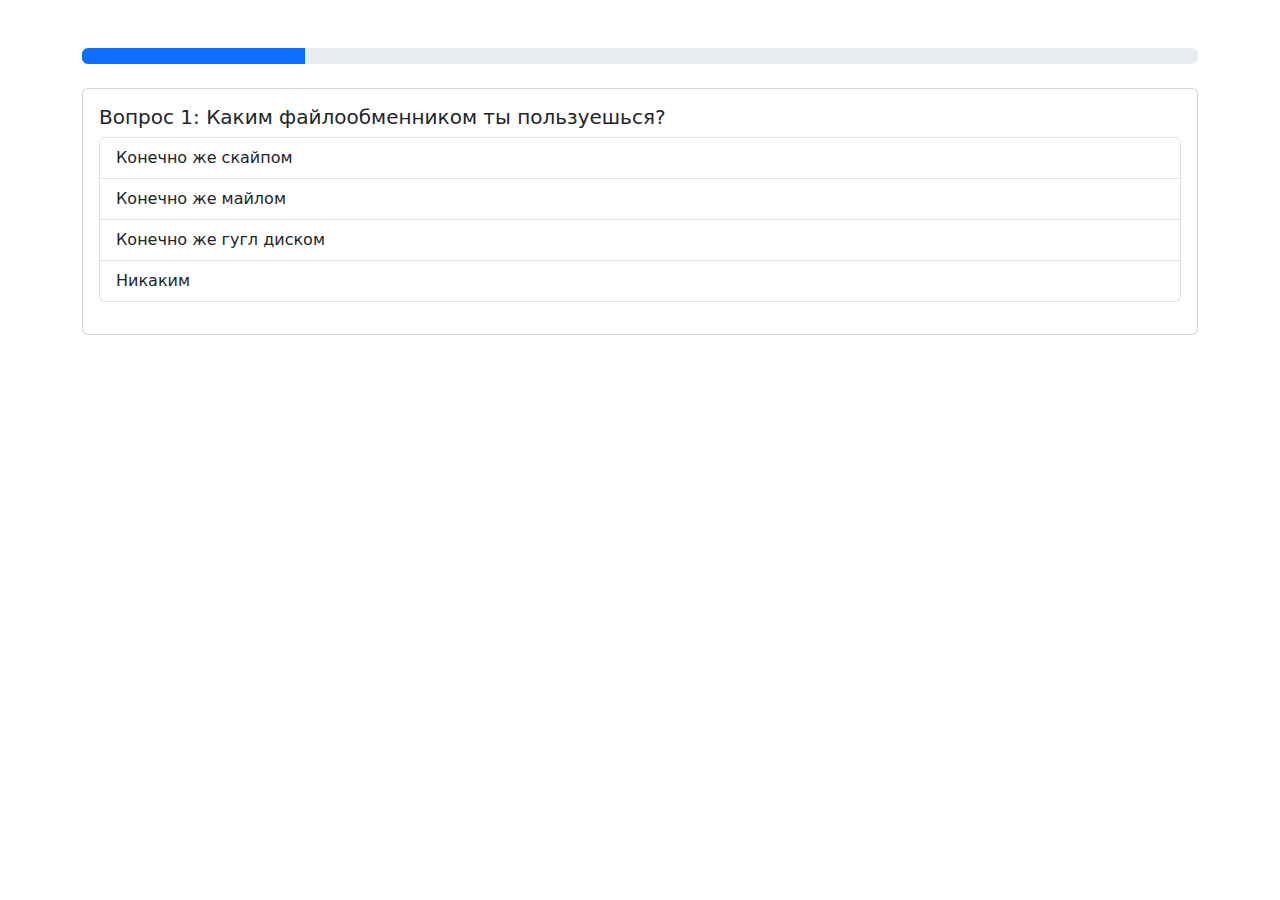
==== html/index.html @ 7c9c6f92 "first_day" ====
<!DOCTYPE html>
<html lang="ru">
<head>
    <meta charset="UTF-8">
    <meta name="viewport" content="width=device-width, initial-scale=1.0">
    <title>Интернет-тестирование</title>
    <link href="https://cdn.jsdelivr.net/npm/bootstrap@5.3.0/dist/css/bootstrap.min.css" rel="stylesheet">
</head>
<body>
    <div class="container mt-5">
        <div class="progress mb-4">
            <div id="progressBar" class="progress-bar" role="progressbar" style="width: 0%;" aria-valuenow="0" aria-valuemin="0" aria-valuemax="100"></div>
        </div>
        <div id="questionContainer" class="card">
            <div class="card-body">
                <h5 id="questionText" class="card-title"></h5>
                <div id="options" class="list-group"></div>
                <div id="feedback" class="mt-3"></div>
                <button id="nextButton" class="btn btn-primary mt-3" style="display: none;">Следующий вопрос</button>
            </div>
        </div>
    </div>

    <script src="/scripts/test.js"></script>
</body>
</html>
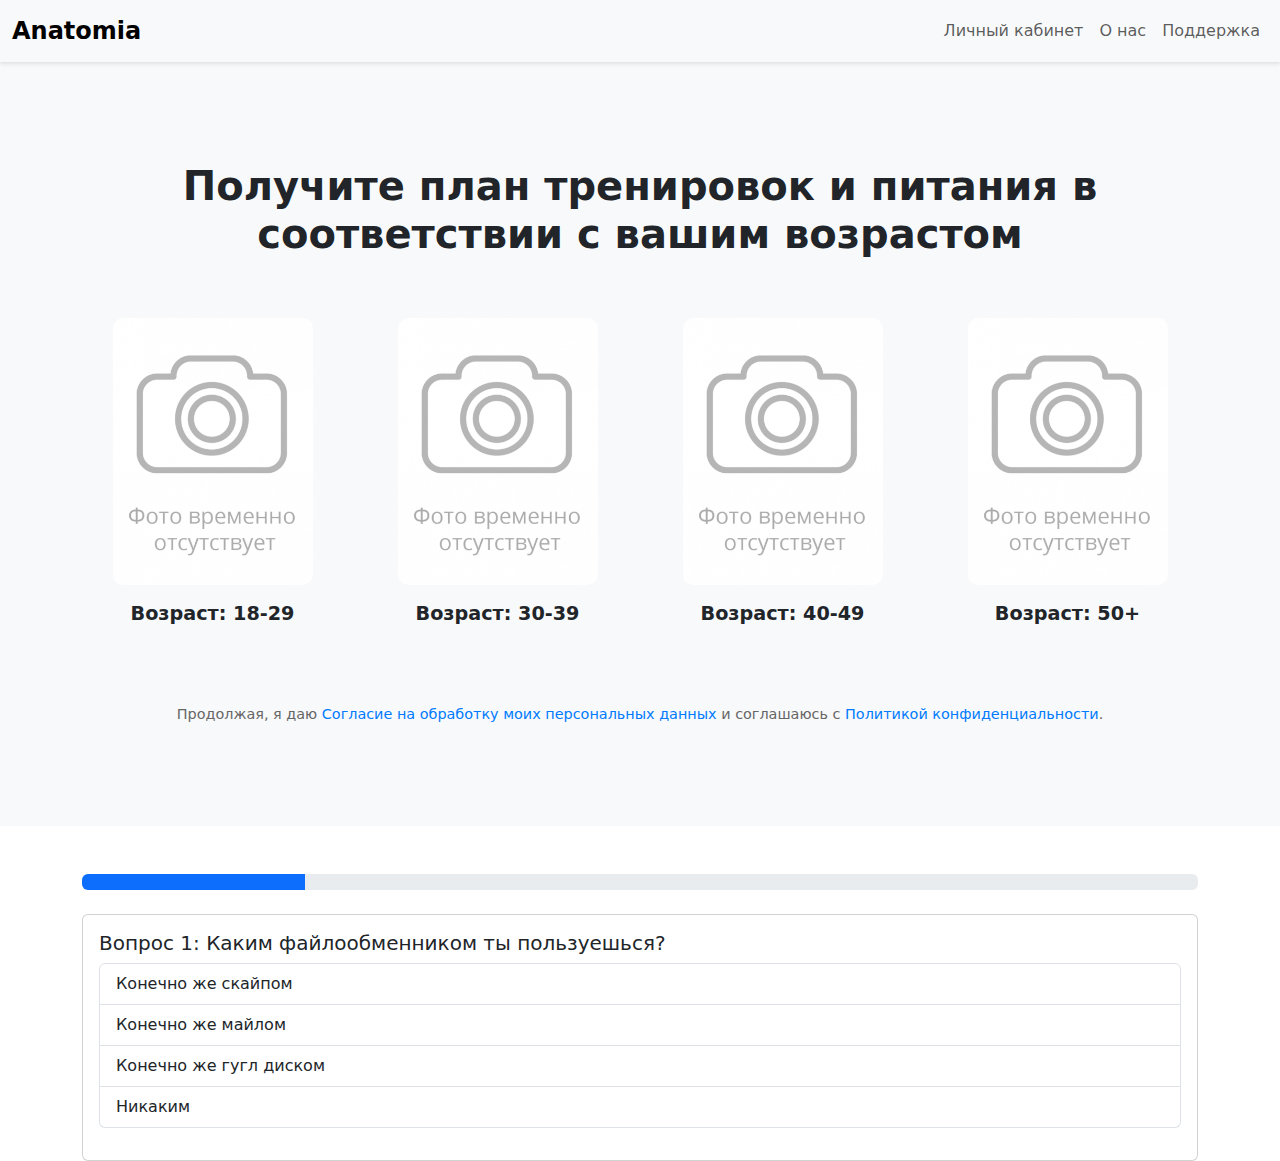
==== commit e6045aa2: "Первичная верстка" ====
--- a/html/index.html
+++ b/html/index.html
@@ -3,10 +3,77 @@
 <head>
     <meta charset="UTF-8">
     <meta name="viewport" content="width=device-width, initial-scale=1.0">
-    <title>Интернет-тестирование</title>
+    <title>Anatomia</title>
+
+    <!--Подключаем библиотеку Bootstrap-->
     <link href="https://cdn.jsdelivr.net/npm/bootstrap@5.3.0/dist/css/bootstrap.min.css" rel="stylesheet">
+    <!--Подключаем основные стили-->
+    <link href="/css/main.css" rel="stylesheet">
 </head>
 <body>
+    <!-- Шапка сайта -->
+    <header>
+        <nav class="navbar navbar-expand-lg navbar-light bg-light">
+            <div class="container-fluid">
+                <!-- Логотип или текст "Anatomia" -->
+                <a class="navbar-brand" href="#">Anatomia</a>
+
+                <!-- Бургер-меню -->
+                <button class="navbar-toggler" type="button" data-bs-toggle="collapse" data-bs-target="#navbarNav" aria-controls="navbarNav" aria-expanded="false" aria-label="Toggle navigation">
+                    <span class="navbar-toggler-icon"></span>
+                </button>
+
+                <!-- Вкладки меню -->
+                <div class="collapse navbar-collapse justify-content-end" id="navbarNav">
+                    <ul class="navbar-nav">
+                        <li class="nav-item">
+                            <a class="nav-link" href="#">Личный кабинет</a>
+                        </li>
+                        <li class="nav-item">
+                            <a class="nav-link" href="#">О нас</a>
+                        </li>
+                        <li class="nav-item">
+                            <a class="nav-link" href="#">Поддержка</a>
+                        </li>
+                    </ul>
+                </div>
+            </div>
+        </nav>
+    </header>
+
+        <!-- Основная секция -->
+    <section class="hero-section">
+        <div class="container">
+            <h1>Получите план тренировок и питания в соответствии с вашим возрастом</h1>
+            <div class="row row-cols-1 row-cols-lg-3 row-cols-md-6 row-cols-sm-12">
+                <!-- Блок 1 -->
+                <div class="col-lg-3 col-md-6 col-sm-12 age-block">
+                    <img src="/img/zaglushka.jpg" alt="Мужчина 18-29">
+                    <p>Возраст: 18-29</p>
+                </div>
+                <!-- Блок 2 -->
+                <div class="col-lg-3 col-md-6 col-sm-12 age-block">
+                    <img src="/img/zaglushka.jpg" alt="Мужчина 30-39">
+                    <p>Возраст: 30-39</p>
+                </div>
+                <!-- Блок 3 -->
+                <div class="col-lg-3 col-md-6 col-sm-12 age-block">
+                    <img src="/img/zaglushka.jpg" alt="Мужчина 40-49">
+                    <p>Возраст: 40-49</p>
+                </div>
+                <!-- Блок 4 -->
+                <div class="col-lg-3 col-md-6 col-sm-12 age-block">
+                    <img src="/img/zaglushka.jpg" alt="Мужчина 50+">
+                    <p>Возраст: 50+</p>
+                </div>
+            </div>
+            <!-- Текст с согласием -->
+            <div class="consent-text">
+                Продолжая, я даю <a href="consent.html">Согласие на обработку моих персональных данных</a> и соглашаюсь с <a href="privacy.html">Политикой конфиденциальности</a>.
+            </div>
+        </div>
+    </section>
+
     <div class="container mt-5">
         <div class="progress mb-4">
             <div id="progressBar" class="progress-bar" role="progressbar" style="width: 0%;" aria-valuenow="0" aria-valuemin="0" aria-valuemax="100"></div>
@@ -21,6 +88,9 @@
         </div>
     </div>
 
+    
+    <!-- Подключаем Bootstrap JS (для работы бургер-меню) -->
+    <script src="https://cdn.jsdelivr.net/npm/bootstrap@5.3.0/dist/js/bootstrap.bundle.min.js"></script>
     <script src="/scripts/test.js"></script>
 </body>
 </html>--- a/css/main.css
+++ b/css/main.css
@@ -0,0 +1,44 @@
+.navbar-brand {
+    font-size: 1.5rem;
+    font-weight: bold;
+}
+.navbar {
+    box-shadow: 0 2px 4px rgba(0, 0, 0, 0.1);
+}
+
+.hero-section {
+    padding: 100px 0;
+    background-color: #f8f9fa;
+    text-align: center;
+}
+.hero-section h1 {
+    font-size: 2.5rem;
+    font-weight: bold;
+    margin-bottom: 50px;
+}
+.age-block {
+    margin: 10px 0;
+    text-align: center;
+}
+.age-block img {
+    width: 100%;
+    max-width: 200px;
+    border-radius: 10px;
+    margin-bottom: 15px;
+}
+.age-block p {
+    font-size: 1.2rem;
+    font-weight: bold;
+}
+.consent-text {
+    margin-top: 50px;
+    font-size: 0.9rem;
+    color: #666;
+}
+.consent-text a {
+    color: #007bff;
+    text-decoration: none;
+}
+.consent-text a:hover {
+    text-decoration: underline;
+}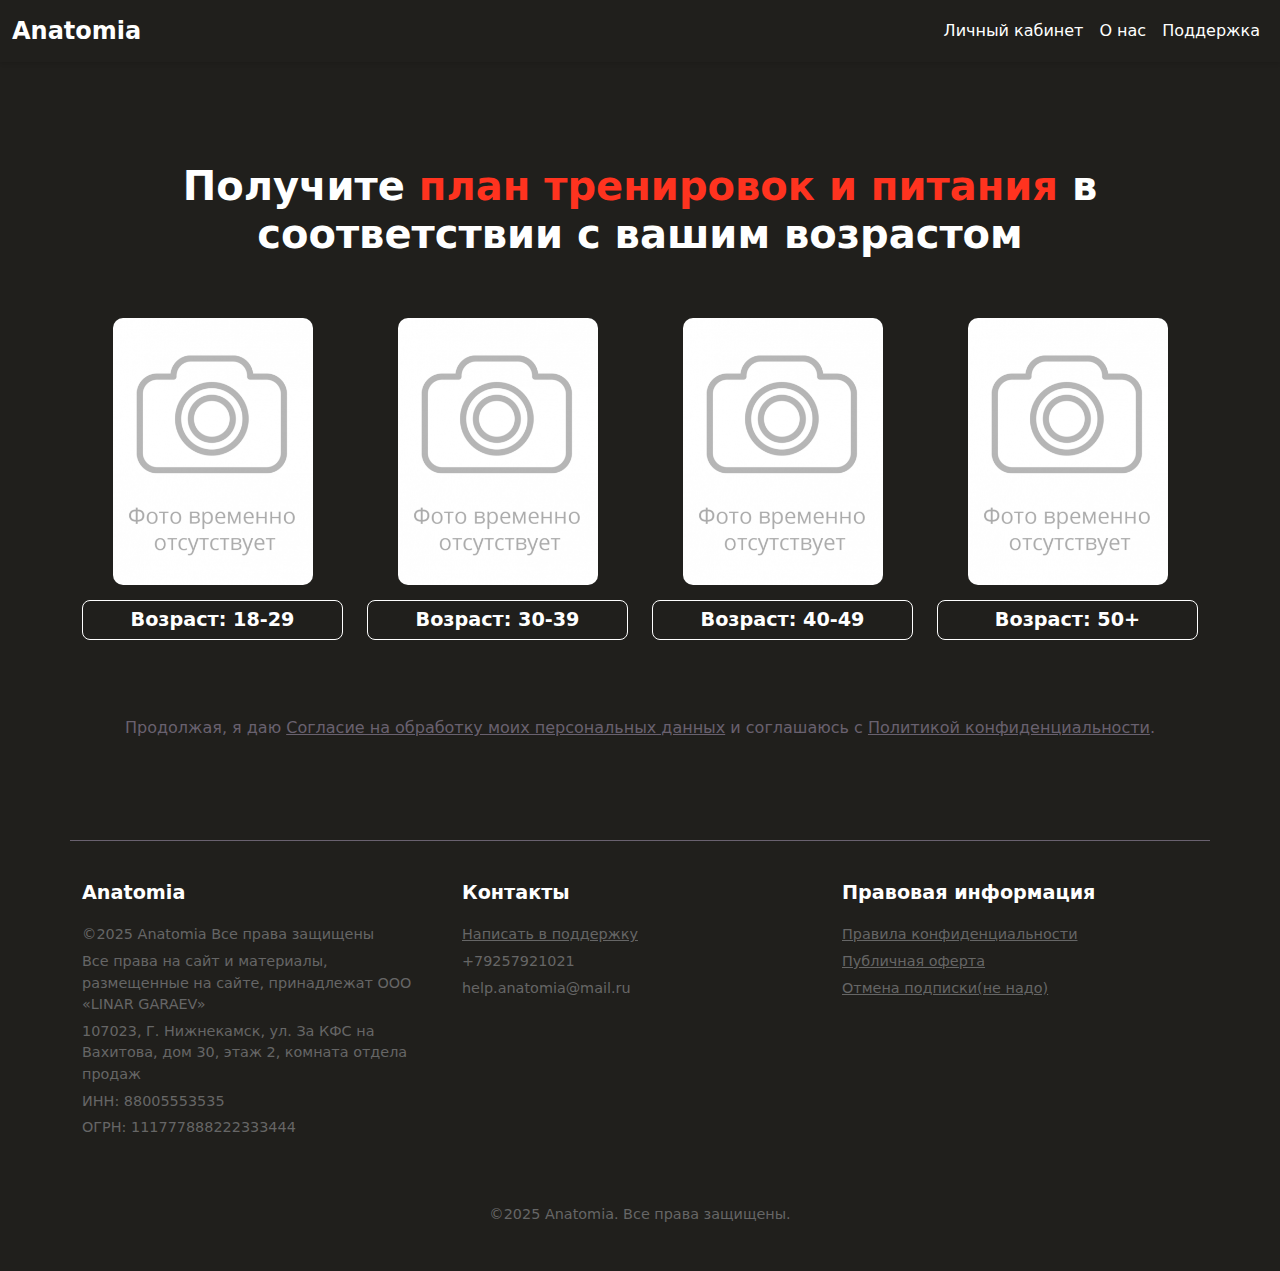
==== commit 0b759820: "Вроде доделал страницу" ====
--- a/html/index.html
+++ b/html/index.html
@@ -13,14 +13,16 @@
 <body>
     <!-- Шапка сайта -->
     <header>
-        <nav class="navbar navbar-expand-lg navbar-light bg-light">
+        <nav class="navbar navbar-expand-lg">
             <div class="container-fluid">
                 <!-- Логотип или текст "Anatomia" -->
                 <a class="navbar-brand" href="#">Anatomia</a>
 
                 <!-- Бургер-меню -->
-                <button class="navbar-toggler" type="button" data-bs-toggle="collapse" data-bs-target="#navbarNav" aria-controls="navbarNav" aria-expanded="false" aria-label="Toggle navigation">
-                    <span class="navbar-toggler-icon"></span>
+                <button class="navbar-toggler" type="button" 
+                data-bs-toggle="collapse" data-bs-target="#navbarNav" 
+                aria-controls="navbarNav" aria-expanded="false" aria-label="Toggle navigation">
+                    <span class="navbar-toggler-icon" data-bs-theme="red"></span>
                 </button>
 
                 <!-- Вкладки меню -->
@@ -44,7 +46,7 @@
         <!-- Основная секция -->
     <section class="hero-section">
         <div class="container">
-            <h1>Получите план тренировок и питания в соответствии с вашим возрастом</h1>
+            <h1>Получите <span class="plananddiet">план тренировок и питания</span> в соответствии с вашим возрастом</h1>
             <div class="row row-cols-1 row-cols-lg-3 row-cols-md-6 row-cols-sm-12">
                 <!-- Блок 1 -->
                 <div class="col-lg-3 col-md-6 col-sm-12 age-block">
@@ -74,19 +76,59 @@
         </div>
     </section>
 
-    <div class="container mt-5">
-        <div class="progress mb-4">
-            <div id="progressBar" class="progress-bar" role="progressbar" style="width: 0%;" aria-valuenow="0" aria-valuemin="0" aria-valuemax="100"></div>
-        </div>
-        <div id="questionContainer" class="card">
-            <div class="card-body">
-                <h5 id="questionText" class="card-title"></h5>
-                <div id="options" class="list-group"></div>
-                <div id="feedback" class="mt-3"></div>
-                <button id="nextButton" class="btn btn-primary mt-3" style="display: none;">Следующий вопрос</button>
+    <!--<section>
+        <div class="container mt-5">
+            <div class="progress mb-4">
+                <div id="progressBar" class="progress-bar" role="progressbar" style="width: 0%;" aria-valuenow="0" aria-valuemin="0" aria-valuemax="100"></div>
+            </div>
+            <div id="questionContainer" class="card">
+                <div class="card-body">
+                    <h5 id="questionText" class="card-title"></h5>
+                    <div id="options" class="list-group"></div>
+                    <div id="feedback" class="mt-3"></div>
+                    <button id="nextButton" class="btn btn-primary mt-3" style="display: none;">Следующий вопрос</button>
+                </div>
             </div>
         </div>
-    </div>
+    </section> -->
+    
+
+    <!-- Футер -->
+    <footer class="container">
+        <div class="row">
+            <!-- Левый блок: Информация о компании -->
+            <div class="col-md-4 footer-section">
+                <h5>Anatomia</h5>
+                <p>©2025 Anatomia Все права защищены</p>
+                <p>Все права на сайт и материалы, размещенные на сайте, принадлежат ООО «LINAR GARAEV»</p>
+                <p>107023, Г. Нижнекамск, ул. За КФС на Вахитова, дом 30, этаж 2, комната отдела продаж</p>
+                <p>ИНН: 88005553535</p>
+                <p>ОГРН: 111777888222333444</p>
+            </div>
+
+            <!-- Центральный блок: Контакты -->
+            <div class="col-md-4 footer-section">
+                <h5>Контакты</h5>
+                <p><a href="mailto:help.fithub@mail.ru">Написать в поддержку</a></p>
+                <p>+79257921021</p>
+                <p>help.anatomia@mail.ru</p>
+            </div>
+
+            <!-- Правый блок: Правовая информация -->
+            <div class="col-md-4 footer-section">
+                <h5>Правовая информация</h5>
+                <p><a href="privacy.html">Правила конфиденциальности</a></p>
+                <p><a href="public.html">Публичная оферта</a></p>
+                <p><a href="unsubscribe.html">Отмена подписки(не надо)</a></p>
+            </div>
+        </div>
+
+        <!-- Нижняя часть футера -->
+        <div class="footer-bottom">
+            <p>©2025 Anatomia. Все права защищены.</p>
+        </div>
+    </footer>
+
 
     
     <!-- Подключаем Bootstrap JS (для работы бургер-меню) -->
--- a/css/main.css
+++ b/css/main.css
@@ -1,17 +1,42 @@
+body{
+    background-color: #201f1c;
+}
+
+
+/*---------------------------------- NAVBAR ----------------------------------*/
+
 .navbar-brand {
     font-size: 1.5rem;
     font-weight: bold;
+    color: #fff;
 }
 .navbar {
+    background-color: #201f1c;
     box-shadow: 0 2px 4px rgba(0, 0, 0, 0.1);
+}
+
+.nav-link{
+    color: #ffffff;
+}
+
+.navbar-toggler-icon{
+    color: #ff331f;
+}
+
+
+/*-------------------------------- MAIN SECTION -------------------------------*/
+
+.plananddiet{
+    color: #ff331f;
 }
 
 .hero-section {
     padding: 100px 0;
-    background-color: #f8f9fa;
+    background-color: #201f1c;
     text-align: center;
 }
 .hero-section h1 {
+    color: #fff;
     font-size: 2.5rem;
     font-weight: bold;
     margin-bottom: 50px;
@@ -27,18 +52,58 @@
     margin-bottom: 15px;
 }
 .age-block p {
+    color: #fff;
     font-size: 1.2rem;
     font-weight: bold;
+    border: 1px solid #fff;
+    border-radius: 8px;
+    padding: 5px 0;
 }
 .consent-text {
     margin-top: 50px;
+    font-size: 1rem;
+    color: #69616f;
+}
+.consent-text a {
+    color: #69616f;
+    text-decoration: underline;
+}
+.consent-text a:hover {
+    text-decoration: none;
+}
+
+/*------------------------------ FOOTER -------------------------------*/
+
+footer {
+    background-color: #201f1c;
+    padding: 40px 0;
+    border-top: 1px solid #69616f;
+}
+footer h5 {
+    color: #fff;
+    font-size: 1.2rem;
+    font-weight: bold;
+    margin-bottom: 20px;
+}
+footer p {
+    margin: 5px 0;
     font-size: 0.9rem;
     color: #666;
 }
-.consent-text a {
-    color: #007bff;
+footer a {
+    color: #666;
+    text-decoration: underline;
+}
+footer a:hover {
+    color: #69616f;
     text-decoration: none;
 }
-.consent-text a:hover {
-    text-decoration: underline;
+.footer-section {
+    margin-bottom: 30px;
+}
+.footer-bottom {
+    margin-top: 30px;
+    text-align: center;
+    font-size: 0.8rem;
+    color: #666;
 }